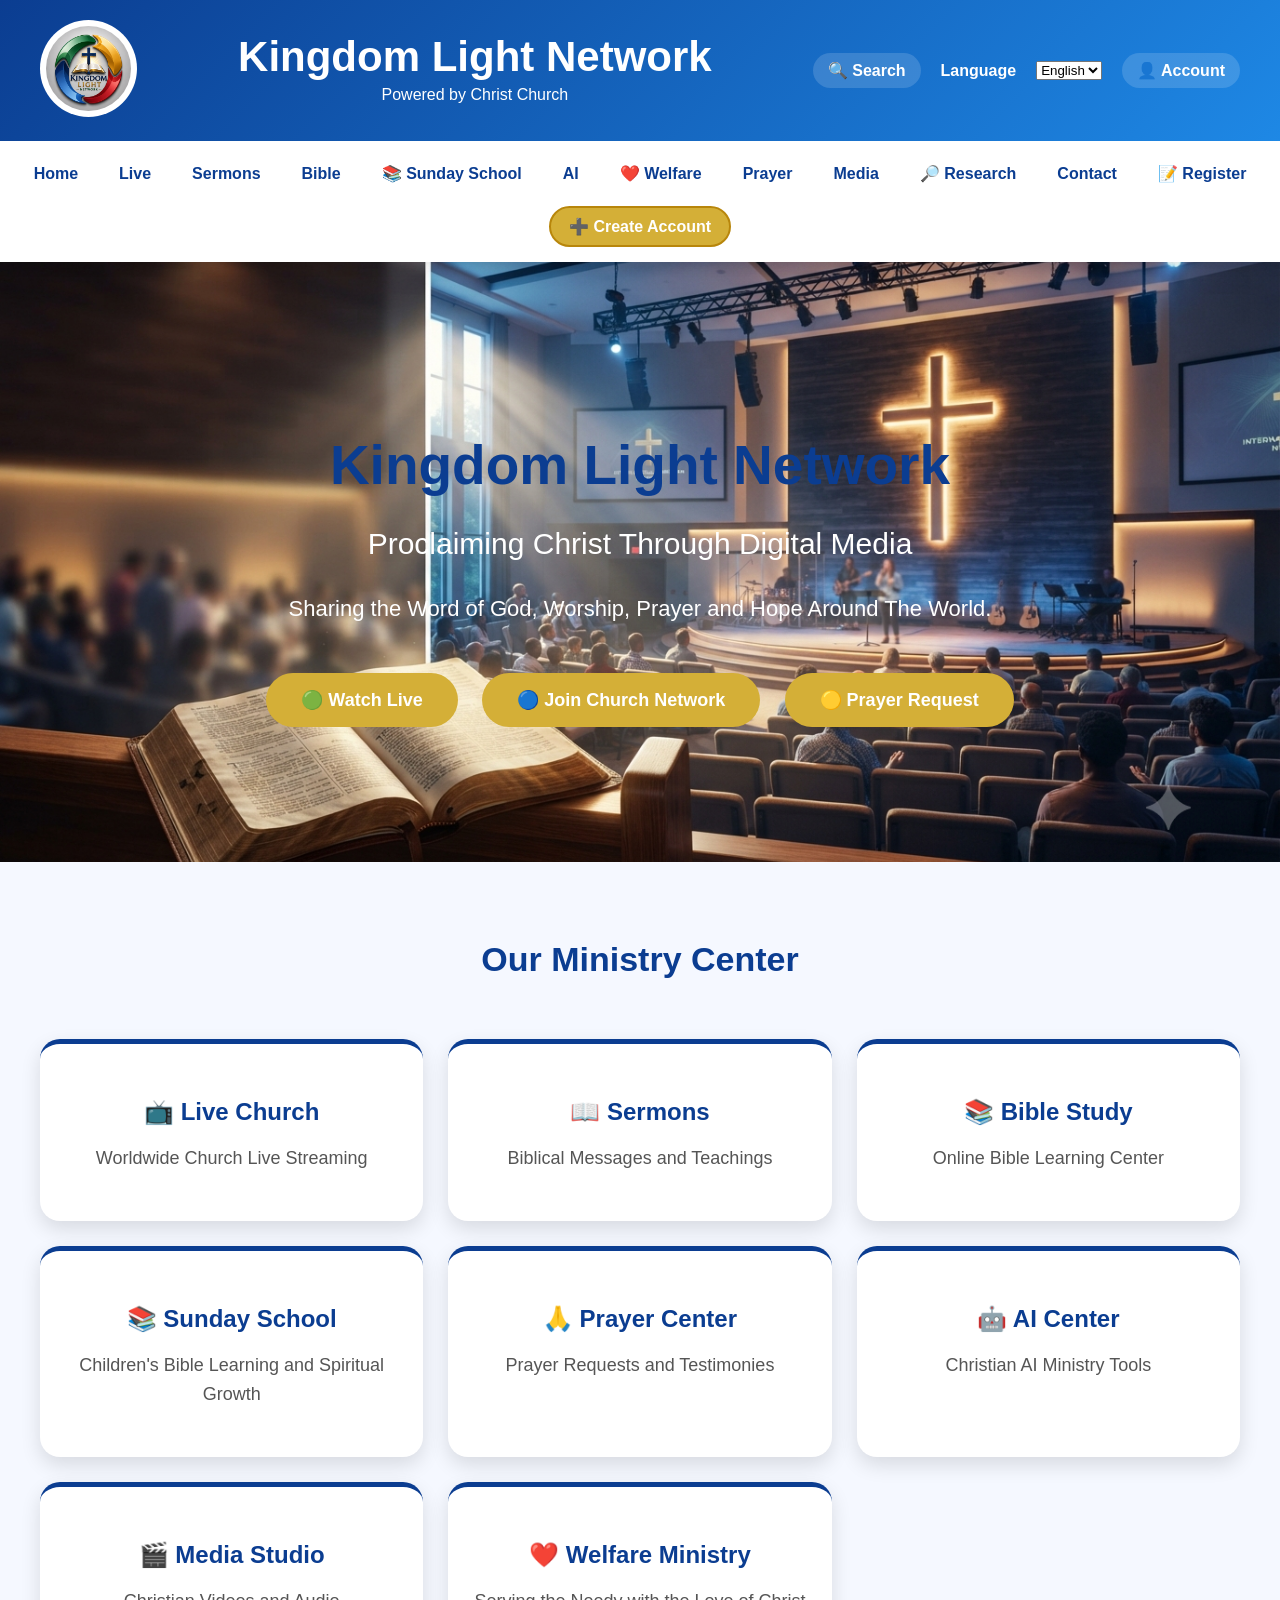
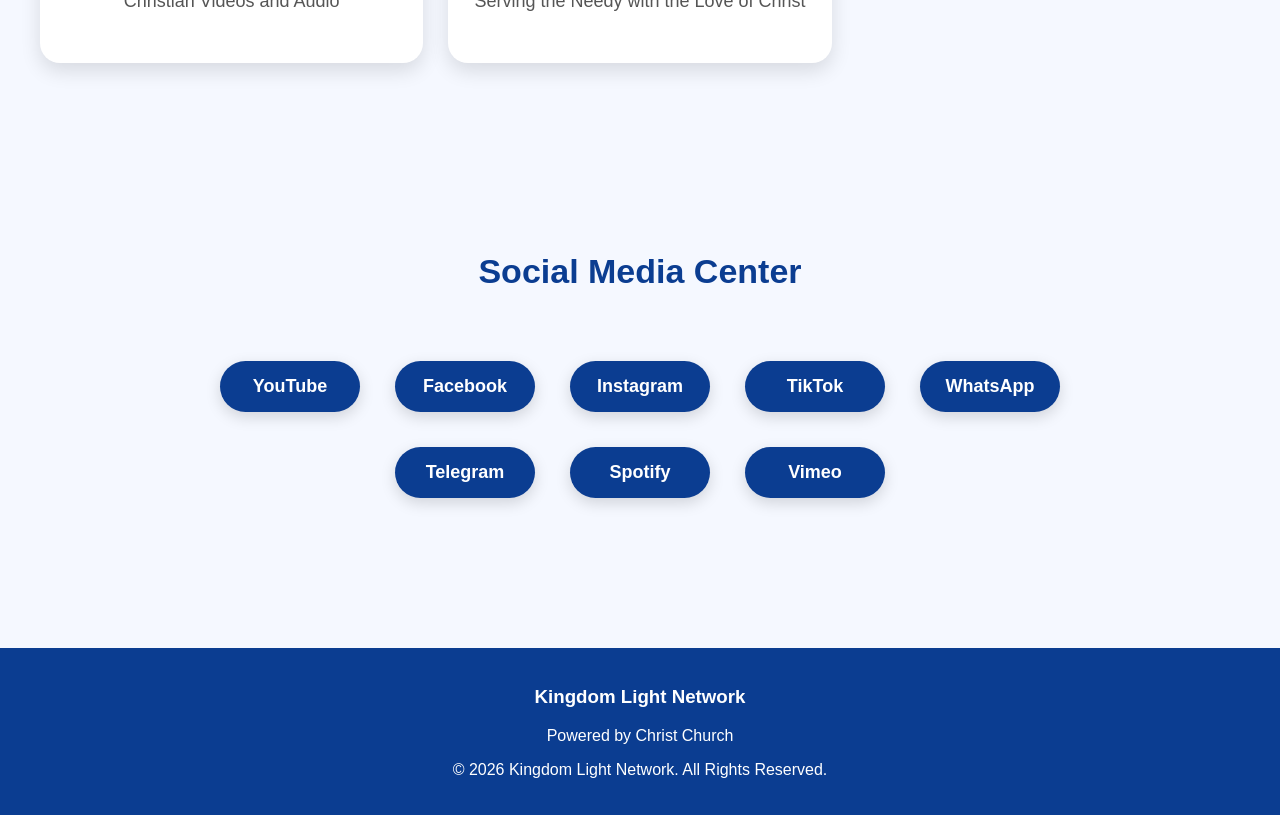
==== index.html @ 8da8538c "Update index.html" ====
<!DOCTYPE html>
<html lang="en">

<head>
    <meta charset="UTF-8">
    <meta name="viewport" content="width=device-width, initial-scale=1.0">

    <title>Kingdom Light Network | Powered by Christ Church</title>

    <link rel="stylesheet" href="style.css">
</head>


<body>

<!-- HEADER START -->

<header>
<div class="logo-area">

    <div class="logo-placeholder">

        <img src="images/paster%201.png" alt="Kingdom Light Network Logo">

    </div>

        <div>
            <h1>
                Kingdom Light Network
            </h1>

            <p>
                Powered by Christ Church
            </p>
        </div>

<div class="header-icons">

    <span>
        🔍 Search
    </span>

    <!-- =================================================
         GLOBAL WEBSITE LANGUAGE
    ================================================= -->

    <label
        for="globalLanguageSelect"
        data-translate="language"
    >
        🌐 Language
    </label>

    <select
        id="globalLanguageSelect"
        class="language-select"
        data-language-select
        aria-label="Website Language"
    >

        <option value="en">
            English
        </option>

        <option value="ur">
            اردو
        </option>

        <option value="pa">
            پنجابی
        </option>

        <option value="ar">
            العربية
        </option>

    </select>

    <span>
        👤 Account
    </span>

</div>
    
</div>

</header>

<!-- HEADER END -->

<button
    class="menu-toggle"
    id="menuToggle"
    type="button"
    aria-label="Open Menu"
    aria-expanded="false"
>
    ☰
</button>

<!-- NAVIGATION START -->
    
<nav>

<a href="index.html">
Home
</a>

<a href="live.html">
Live
</a>

<a href="sermons.html">
Sermons
</a>

<a href="bible.html">
Bible
</a>

 <a href="sundayschool.html">
📚 Sunday School
</a>   

<a href="ai.html">
AI
</a>
<a href="welfare.html">
❤️ Welfare
</a>

<a href="prayer.html">
Prayer
</a>
    
<a href="media.html">
Media
</a>

    <a href="research.html">
    🔎 Research
</a>


<a href="contact.html">
Contact
</a>

   <a href="register.html">
📝 Register
</a> 

  <a href="create-account.html" class="create-nav-button">
    ➕ Create Account
</a>

</nav>

<!-- NAVIGATION END -->


<!-- HERO SECTION START -->


<section class="hero">

<div class="hero-content">

<h2>
Kingdom Light Network
</h2>

<h3>
Proclaiming Christ Through Digital Media
</h3>

<p>
Sharing the Word of God, Worship, Prayer and Hope Around The World.
</p>


<div class="hero-buttons">

<button>
🟢 Watch Live
</button>

<button>
🔵 Join Church Network
</button>

<button>
🟡 Prayer Request
</button>

</div>


</div>

</section>

<!-- HERO SECTION END -->



<!-- SERVICES SECTION START -->


<section class="services">


<h2>
Our Ministry Center
</h2>



<div class="cards">


<div class="card">

<h3>
📺 Live Church
</h3>

<p>
Worldwide Church Live Streaming
</p>

</div>


<div class="card">

<h3>
📖 Sermons
</h3>

<p>
Biblical Messages and Teachings
</p>

</div>



<div class="card">

<h3>
📚 Bible Study
</h3>
    
   
<p>
Online Bible Learning Center
</p>

</div>

<div class="card">

<h3>
📚 Sunday School
</h3>
<p>
Children's Bible Learning and Spiritual Growth
</p>

</div>
<div class="card">

<h3>
🙏 Prayer Center
</h3>

<p>
Prayer Requests and Testimonies
</p>

</div>


<div class="card">


<h3>
🤖 AI Center
</h3>

<p>
Christian AI Ministry Tools
</p>

</div>



<div class="card">

<h3>
🎬 Media Studio
</h3>

<p>
Christian Videos and Audio
</p>

</div>
<div class="card">

<h3>
❤️ Welfare Ministry
</h3>

<p>
Serving the Needy with the Love of Christ
</p>

</div>

</div>


</section>


<!-- SOCIAL MEDIA SECTION -->


<section class="social">


<h2>
Social Media Center
</h2>


<div class="social-buttons">


<button>
YouTube
</button>


<button>
Facebook
</button>


<button>
Instagram
</button>


<button>
TikTok
</button>


<button>
WhatsApp
</button>


<button>
Telegram
</button>


<button>
Spotify
</button>


<button>
Vimeo
</button>


</div>


</section>





<!-- FOOTER -->


<footer>


<h3>
Kingdom Light Network
</h3>


<p>
Powered by Christ Church
</p>


<p>
© 2026 Kingdom Light Network. All Rights Reserved.
</p>


</footer>



<script src="script.js"></script>



    <script src="translations.js"></script>
<script src="language.js"></script>
    
</body>
</html>
---- style.css ----
body {
    margin: 0;
    padding: 0;
    font-family: Arial, sans-serif;
    background: #f5f8ff;
    color: #333;
    text-align: center;
}

/* Header */
header {

   background: linear-gradient(135deg, #0b3d91, #1e88e5);
    color: white;
    padding: 20px 20px;
    position: sticky;
    top: 0;
    z-index: 1000;
}
header h1 {
    font-size: 42px;
    margin: 10px 0;
}

header h3 {
    font-size: 22px;
    font-weight: normal;
}

/* Navigation */
nav {
    background: white;
    padding: 15px 20px;
    box-shadow: 0 4px 12px rgba(0,0,0,0.10);
    position: sticky;
    top: 0;
    z-index: 999;
    display: flex;
    justify-content: center;
    align-items: center;
    gap: 15px;
    flex-wrap: wrap;
}
nav a {
    color: #0b3d91;
    text-decoration: none;
    margin: 0 8px;
    padding: 8px 5px;
    font-weight: bold;
    font-size: 16px;
    transition: 0.3s ease;
    display: inline-block;
    white-space: nowrap;
}

nav a:hover {
    color: #d4af37;
    transform: translateY(-3px);
}

/* CREATE ACCOUNT - NAVIGATION BUTTON */

nav a.create-nav-button {
    background: #d4af37 !important;
    color: #ffffff !important;
    border: 2px solid #b8860b !important;
    border-radius: 25px !important;
    padding: 9px 18px !important;
    font-weight: bold !important;
    display: inline-block !important;
    text-decoration: none !important;
}

nav a.create-nav-button:hover {
    background: #b8860b !important;
    color: #ffffff !important;
}
nav a.active {
    color: #d4af37;
    border-bottom: 3px solid #d4af37;
    padding-bottom: 5px;
}
/* Main Section */
section {
    padding: 50px 20px;
}

section h2 {
    color: #0b3d91;
    font-size: 34px;
}

section p {
    font-size: 20px;
    line-height: 1.6;
}

/* Buttons */
button {
    background: #d4af37;
    color: white;
    border: none;
    padding: 15px 30px;
    margin: 10px;
    border-radius: 30px;
    font-size: 18px;
    cursor: pointer;
}

button:hover {
    opacity: 0.8;
}

/* Footer */
footer {
    background: #0b3d91;
    color: white;
    padding: 20px;
    margin-top: 30px;
}

/* Mobile Design */
@media screen and (max-width: 600px) {

    header h1 {
        font-size: 30px;
    }

    nav a {
        display: block;
        margin: 15px;
    }

    button {
        width: 80%;
    }
}

/* Logo Design */

.logo-placeholder img {
    width: 85px;
    height: 85px;
    object-fit: contain;
    border-radius: 50%;
    background: white;
    padding: 6px;
}
.logo-area {
    display: flex;
    align-items: center;
    justify-content: space-between;
    width: 100%;
    max-width: 1200px;
    margin: 0 auto;
    gap: 20px;
}

.logo-area h1 {
    margin: 0;
}
.header-icons {
    display: flex;
    align-items: center;
    gap: 25px;
    white-space: nowrap;
    font-size: 18px;
    color: white;
}
.header-icons span {
    background: rgba(255,255,255,0.15);
    padding: 8px 15px;
    border-radius: 20px;
    cursor: pointer;
    transition: 0.3s;
}

.header-icons span:hover {
    background: #d4af37;
    color: white;
    transform: translateY(-3px);
    box-shadow: 0 5px 10px rgba(0,0,0,0.2);
}
.logo-area p {
    margin: 5px 0;
}
/* Hero Banner Design */

.hero {

    min-height: 500px;

    background:
  
    url("images/hero.jpg");

    background-size: cover;
    background-position: center;
    display: flex;
    align-items: center;
    justify-content: center;
    color: white;
}

.hero-content {
    max-width: 800px;
    padding: 40px;
}

.hero h2 {
    font-size: 55px;
    margin-bottom: 20px;
}

.hero h3 {
    font-size: 30px;
    font-weight: normal;
}

.hero p {
    font-size: 22px;
    line-height: 1.6;
}


/* Hero Buttons */

.hero-buttons button {
    margin-top: 25px;
    padding: 16px 35px;
}
.hero-buttons button {
    border-radius: 30px;
    border: none;
    font-size: 18px;
    font-weight: bold;
    cursor: pointer;
   transition: all 0.3s ease;
}

.hero-buttons button:hover {
    background: #d4af37;
    color: white;
    transform: translateY(-3px);
    box-shadow: 0 8px 20px rgba(212,175,55,0.5);
    letter-spacing: 1px;
}
.menu-toggle {
    display: none;
    background: #0b3d91;
    color: white;
    border: none;
    font-size: 30px;
    padding: 8px 15px;
    border-radius: 8px;
    cursor: pointer;
}


/* Mobile Menu */
@media screen and (max-width: 600px) {

    .menu-toggle {
        display: block;
        margin: 10px auto;
    }

  nav {
    display: none;
}

nav.show {
    display: block;
}
nav.show {
    box-shadow: 0 4px 12px rgba(0,0,0,0.15);
}

nav.show a {
    background: #f5f8ff;
    border-radius: 8px;
    margin: 8px 15px;
}
    nav a {
        display: block;
        padding: 12px;
    }

}
.header-icons {
    display: flex;
    gap: 20px;
    align-items: center;
    font-size: 16px;
    font-weight: bold;
}

@media screen and (max-width: 600px) {
    .header-icons {
        display: none;
    }
}
@media screen and (max-width: 600px) {

    .logo-area {
        flex-direction: column;
        align-items: center;
        gap: 15px;
    }

    .header-icons {
        display: flex;
        flex-direction: row;
        justify-content: center;
        gap: 8px;
        width: 100%;
    }

    .header-icons span {
        font-size: 13px;
        padding: 6px 10px;
    }

    .logo-placeholder img {
        width: 70px;
        height: 70px;
    }

    header h1 {
        font-size: 26px;
    }

}
/* Ministry Cards Design */

.cards {
    display: grid;
    grid-template-columns: repeat(3, 1fr);
    gap: 25px;
    max-width: 1200px;
    margin: 40px auto;
    padding: 20px;
}

.card {
    background: white;
    padding: 30px 20px;
    border-radius: 20px;
    box-shadow: 0 8px 20px rgba(0,0,0,0.12);
    transition: all 0.3s ease;
    border-top: 5px solid #0b3d91;
}

.card h3 {
    color: #0b3d91;
    font-size: 24px;
    margin-bottom: 15px;
}

.card p {
    color: #555;
    font-size: 18px;
    line-height: 1.6;
}


/* Card Hover Effect */

.card:hover {
    transform: translateY(-10px);
    box-shadow: 0 15px 30px rgba(11,61,145,0.25);
    border-top-color: #d4af37;
}


/* Mobile Cards */

@media screen and (max-width: 900px) {

    .cards {
        grid-template-columns: repeat(2, 1fr);
    }

}


@media screen and (max-width: 600px) {

    .cards {
        grid-template-columns: 1fr;
        padding: 10px;
    }

    .card {
        padding: 25px 15px;
    }

}
/* Social Media Center Design */

.social-buttons {
    display: flex;
    flex-wrap: wrap;
    justify-content: center;
    gap: 15px;
    max-width: 1000px;
    margin: 40px auto;
    padding: 20px;
}

.social-buttons button {
    min-width: 140px;
    padding: 15px 25px;
    border-radius: 30px;
    background: #0b3d91;
    color: white;
    font-size: 18px;
    font-weight: bold;
    border: none;
    cursor: pointer;
    transition: all 0.3s ease;
    box-shadow: 0 5px 15px rgba(0,0,0,0.15);
}


/* Hover Effect */

.social-buttons button:hover {
    background: #d4af37;
    transform: translateY(-5px);
    box-shadow: 0 10px 25px rgba(212,175,55,0.4);
}


/* Mobile Social Buttons */

@media screen and (max-width: 600px) {

    .social-buttons button {
        width: 80%;
        font-size: 16px;
    }

}

/* Sunday School Registration Form */

.services form {
    max-width: 750px;
    width: 95%;
    margin: 30px auto;
    padding: 35px;
    background: white;
    border-radius: 20px;
    box-shadow: 0 6px 20px rgba(0, 0, 0, 0.12);
    box-sizing: border-box;
}

.services form input[type="text"],
.services form input[type="number"],
.services form input[type="tel"],
.services form input[type="email"],
.services form select,
.services form textarea {
    width: 100%;
    padding: 16px 18px;
    margin: 8px 0;
    border: 1px solid #d5d5d5;
    border-radius: 10px;
    font-size: 18px;
    box-sizing: border-box;
}

.services form textarea {
    min-height: 130px;
    resize: vertical;
}

.services form input:focus,
.services form select:focus,
.services form textarea:focus {
    outline: none;
    border-color: #0b3d91;
    box-shadow: 0 0 5px rgba(11, 61, 145, 0.2);
}

.services form label {
    display: block;
    font-size: 17px;
    line-height: 1.6;
    margin-top: 15px;
}

.services form input[type="checkbox"] {
    width: 20px;
    height: 20px;
    margin-right: 8px;
    vertical-align: middle;
}

.services form button {
    display: block;
    width: 90%;
    max-width: 400px;
    margin: 25px auto 5px;
    padding: 16px 25px;
    font-size: 20px;
    border-radius: 30px;
}

/* Final Sunday School Form Size */

.services form {
    max-width: 850px;
    width: 96%;
    padding: 45px;
}

.services form input[type="text"],
.services form input[type="number"],
.services form input[type="tel"],
.services form input[type="email"],
.services form select,
.services form textarea {
    width: 100%;
    min-height: 62px;
    padding: 18px 22px;
    margin: 10px 0;
    font-size: 20px;
    border-radius: 12px;
    box-sizing: border-box;
}

.services form textarea {
    min-height: 170px;
}

.services form label {
    font-size: 19px;
}

.services form input[type="checkbox"] {
    width: 22px;
    height: 22px;
}

.services form button {
    min-height: 60px;
    padding: 16px 30px;
    font-size: 21px;
}

/* ==============================
   CREATE ACCOUNT FORM
   Final Size & Layout
============================== */

.create-account-card {
    max-width: 850px;
    width: 92%;
    margin: 35px auto;
    padding: 35px 40px;
    background: white;
    border-radius: 20px;
    box-shadow: 0 8px 25px rgba(0,0,0,0.12);
    box-sizing: border-box;
}

.create-account-card h2 {
    font-size: 32px;
    font-weight: 800;
    color: #0b3d91;
    margin-bottom: 15px;
}

.create-account-card p {
    font-size: 20px;
    line-height: 1.6;
}

/* Labels */

.create-account-form label {
    display: block;
    width: 100%;
    text-align: left;
    font-size: 19px;
    font-weight: 700;
    color: #0b3d91;
    margin: 18px 0 7px;
}

/* Input Fields */

.create-account-form input[type="text"],
.create-account-form input[type="tel"],
.create-account-form input[type="email"],
.create-account-form input[type="url"],
.create-account-form select,
.create-account-form textarea {

    display: block;
    width: 100%;
    min-height: 62px;

    padding: 16px 20px;
    margin: 0 auto 12px;

    border: 2px solid #b8c4d8;
    border-radius: 12px;

    background: #ffffff;
    color: #333;

    font-family: Arial, sans-serif;
    font-size: 19px;
    font-weight: 600;

    box-sizing: border-box;

    outline: none;
}

/* Textarea */

.create-account-form textarea {
    min-height: 150px;
    resize: vertical;
    line-height: 1.5;
}

/* Focus */

.create-account-form input:focus,
.create-account-form select:focus,
.create-account-form textarea:focus {
    border-color: #0b3d91;
    box-shadow: 0 0 0 3px rgba(11,61,145,0.12);
}

/* Agreement */

.create-account-form .consent-label {
    display: flex;
    align-items: flex-start;
    gap: 10px;

    font-size: 17px;
    font-weight: 600;
    line-height: 1.5;

    color: #333;
    margin-top: 20px;
}

.create-account-form .consent-label input[type="checkbox"] {
    width: 22px;
    height: 22px;
    min-width: 22px;
    margin-top: 3px;
}

/* Create Account Button */

.create-account-form .submit-account-button {
    display: block;

    width: 75%;
    max-width: 420px;

    min-height: 62px;

    margin: 30px auto 10px;

    padding: 15px 25px;

    background: #0b3d91;
    color: white;

    border: none;
    border-radius: 30px;

    font-size: 21px;
    font-weight: 800;

    cursor: pointer;

    transition: all 0.3s ease;
}

.create-account-form .submit-account-button:hover {
    background: #d4af37;
    transform: translateY(-3px);
}

/* Mobile */

@media screen and (max-width: 600px) {

    .create-account-card {
        width: 94%;
        padding: 25px 18px;
        margin: 25px auto;
    }

    .create-account-card h2 {
        font-size: 26px;
    }

    .create-account-card p {
        font-size: 17px;
    }

    .create-account-form label {
        font-size: 17px;
    }

    .create-account-form input[type="text"],
    .create-account-form input[type="tel"],
    .create-account-form input[type="email"],
    .create-account-form input[type="url"],
    .create-account-form select,
    .create-account-form textarea {

        min-height: 58px;
        font-size: 17px;
        padding: 15px 16px;
    }

    .create-account-form .submit-account-button {
        width: 90%;
        font-size: 19px;
    }
}

/* ==============================
   CREATE MY ACCOUNT BUTTON
============================== */

.create-account-button {
    background-color: #d4af37 !important;
    color: #0b3d91 !important;

    font-size: 20px !important;
    font-weight: 900 !important;

    padding: 16px 30px !important;

    border: 2px solid #0b3d91 !important;
    border-radius: 30px !important;

    cursor: pointer !important;

    display: inline-block !important;

    visibility: visible !important;
    opacity: 1 !important;

    text-align: center !important;
    line-height: 1.4 !important;
}

.create-account-button:hover {
    background-color: #0b3d91 !important;
    color: #ffffff !important;
}

/* =====================================================
   BIBLE RESEARCH SELECTOR - PROFESSIONAL DESIGN
===================================================== */

.research-search-box {
    max-width: 900px;
    margin: 30px auto;
    padding: 30px;
    background: #ffffff;
    border-radius: 16px;
    box-shadow: 0 8px 25px rgba(0, 0, 0, 0.08);
}


/* LABELS */

.research-search-box label {
    display: block;
    max-width: 760px;
    margin: 18px auto 8px auto;

    font-size: 16px;
    font-weight: 700;

    color: #333333;
}


/* SELECT BOXES */

.research-search-box select {
    display: block;

    width: 100%;
    max-width: 760px;

    height: 48px;

    margin: 0 auto 18px auto;
    padding: 0 14px;

    border: 1px solid #cccccc;
    border-radius: 8px;

    background: #ffffff;

    font-size: 16px;
    color: #222222;

    cursor: pointer;

    outline: none;

    box-sizing: border-box;
}


/* SELECT HOVER */

.research-search-box select:hover {
    border-color: #777777;
}


/* SELECT FOCUS */

.research-search-box select:focus {
    border-color: #444444;

    box-shadow:
        0 0 0 3px rgba(0, 0, 0, 0.08);
}


/* ACTION BUTTON AREA */

.research-actions {
    display: flex;

    justify-content: center;
    align-items: center;

    flex-wrap: wrap;

    gap: 12px;

    margin-top: 28px;
}


/* ACTION BUTTONS */

.research-actions button {
    min-width: 150px;

    padding: 12px 20px;

    border: none;
    border-radius: 8px;

    font-size: 15px;
    font-weight: 700;

    cursor: pointer;

    transition:
        transform 0.2s ease,
        box-shadow 0.2s ease;
}


/* BUTTON HOVER */

.research-actions button:hover {
    transform: translateY(-2px);

    box-shadow:
        0 5px 12px rgba(0, 0, 0, 0.15);
}


/* REFERENCE RESULT */

#bibleResult {
    max-width: 760px;

    margin: 30px auto 0 auto;

    padding: 20px;

    border-radius: 10px;

    background: #f7f7f7;

    text-align: center;
}


/* =====================================================
   MOBILE
===================================================== */

@media (max-width: 700px) {

    .research-search-box {
        width: calc(100% - 30px);

        margin: 20px auto;

        padding: 20px;
    }


    .research-search-box select {
        width: 100%;

        height: 50px;

        font-size: 16px;
    }


    .research-search-box label {
        font-size: 15px;
    }


    .research-actions {
        flex-direction: column;
    }


    .research-actions button {
        width: 100%;

        max-width: 350px;
    }

}
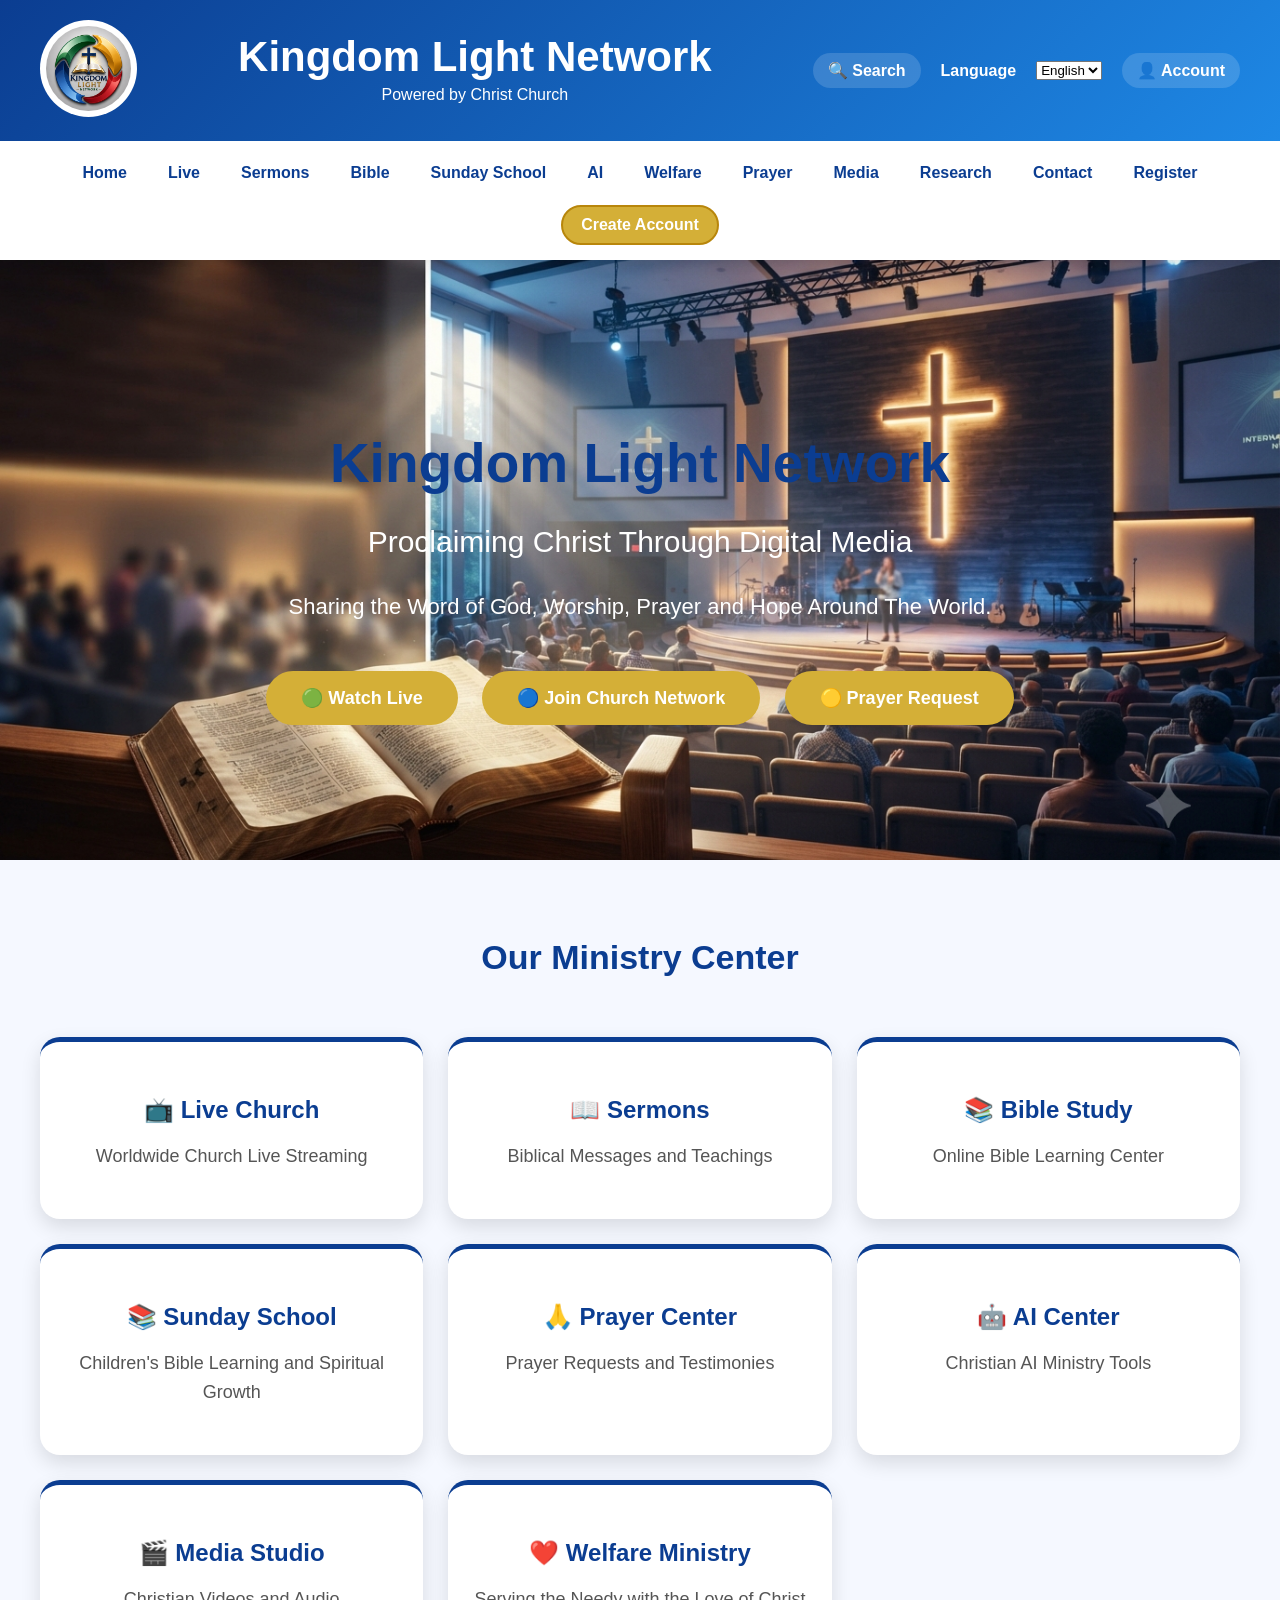
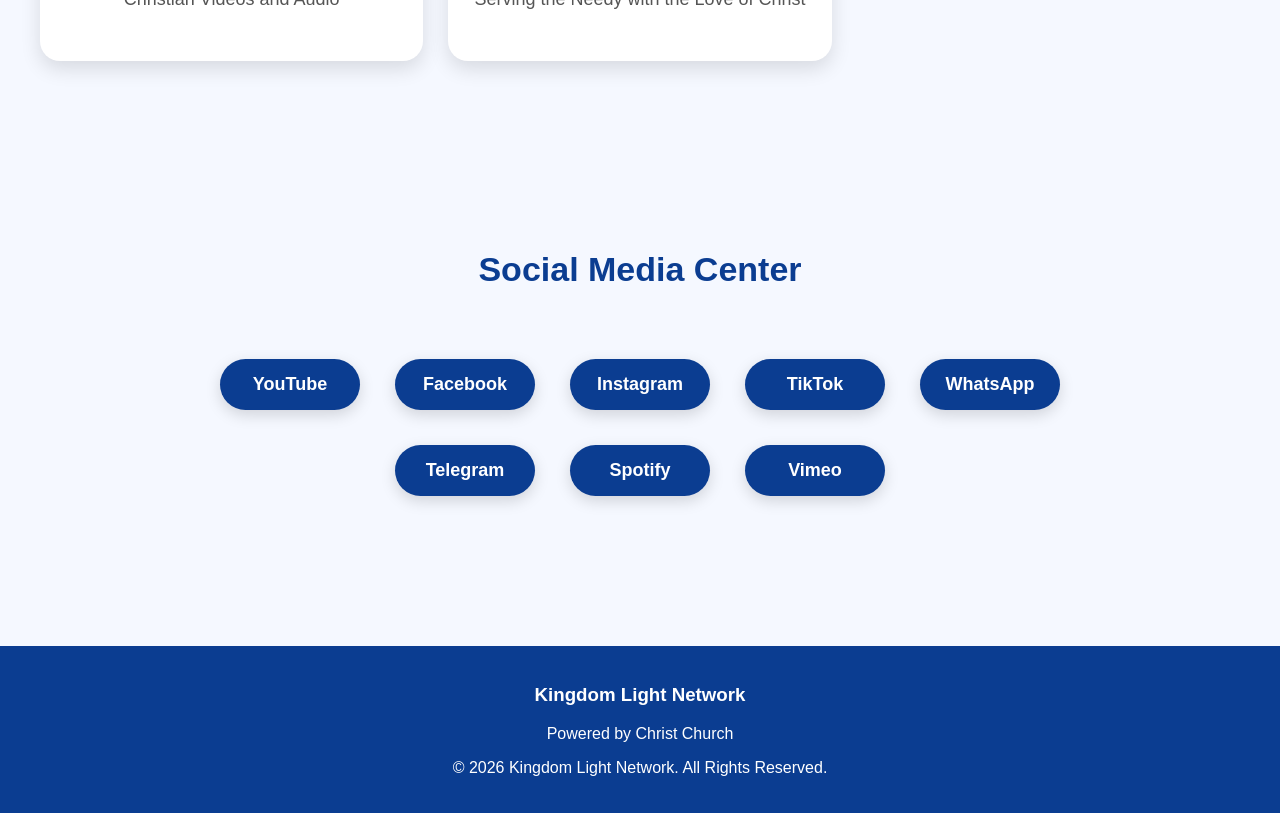
==== commit 5951679b: "Update index.html" ====
--- a/index.html
+++ b/index.html
@@ -3,91 +3,141 @@
 <html lang="en">
 
 <head>
+
     <meta charset="UTF-8">
-    <meta name="viewport" content="width=device-width, initial-scale=1.0">
-
-    <title>Kingdom Light Network | Powered by Christ Church</title>
-
-    <link rel="stylesheet" href="style.css">
+
+    <meta
+        name="viewport"
+        content="width=device-width, initial-scale=1.0"
+    >
+
+    <title>
+        Kingdom Light Network | Powered by Christ Church
+    </title>
+
+    <link
+        rel="stylesheet"
+        href="style.css"
+    >
+
 </head>
 
 
 <body>
 
-<!-- HEADER START -->
+
+<!-- =====================================================
+     HEADER START
+===================================================== -->
 
 <header>
-<div class="logo-area">
-
-    <div class="logo-placeholder">
-
-        <img src="images/paster%201.png" alt="Kingdom Light Network Logo">
-
-    </div>
+
+    <div class="logo-area">
+
+
+        <!-- LOGO -->
+
+        <div class="logo-placeholder">
+
+            <img
+                src="images/paster%201.png"
+                alt="Kingdom Light Network Logo"
+            >
+
+        </div>
+
+
+        <!-- WEBSITE NAME -->
 
         <div>
+
             <h1>
                 Kingdom Light Network
             </h1>
 
-            <p>
+            <p data-translate="poweredBy">
                 Powered by Christ Church
             </p>
-        </div>
-
-<div class="header-icons">
-
-    <span>
-        🔍 Search
-    </span>
-
-    <!-- =================================================
-         GLOBAL WEBSITE LANGUAGE
-    ================================================= -->
-
-    <label
-        for="globalLanguageSelect"
-        data-translate="language"
-    >
-        🌐 Language
-    </label>
-
-    <select
-        id="globalLanguageSelect"
-        class="language-select"
-        data-language-select
-        aria-label="Website Language"
-    >
-
-        <option value="en">
-            English
-        </option>
-
-        <option value="ur">
-            اردو
-        </option>
-
-        <option value="pa">
-            پنجابی
-        </option>
-
-        <option value="ar">
-            العربية
-        </option>
-
-    </select>
-
-    <span>
-        👤 Account
-    </span>
-
-</div>
-    
-</div>
+
+        </div>
+
+
+        <!-- HEADER ICONS -->
+
+        <div class="header-icons">
+
+
+            <!-- SEARCH -->
+
+            <span
+                data-translate="search"
+            >
+                🔍 Search
+            </span>
+
+
+            <!-- GLOBAL LANGUAGE -->
+
+            <label
+                for="globalLanguageSelect"
+                data-translate="language"
+            >
+                🌐 Language
+            </label>
+
+
+            <select
+                id="globalLanguageSelect"
+                class="language-select"
+                data-language-select
+                aria-label="Website Language"
+            >
+
+                <option value="en">
+                    English
+                </option>
+
+                <option value="ur">
+                    اردو
+                </option>
+
+                <option value="pa">
+                    پنجابی
+                </option>
+
+                <option value="ar">
+                    العربية
+                </option>
+
+            </select>
+
+
+            <!-- ACCOUNT -->
+
+            <span
+                data-translate="account"
+            >
+                👤 Account
+            </span>
+
+
+        </div>
+
+
+    </div>
 
 </header>
 
-<!-- HEADER END -->
+
+<!-- =====================================================
+     HEADER END
+===================================================== -->
+
+
+
+<!-- =====================================================
+     MOBILE MENU BUTTON
+===================================================== -->
 
 <button
     class="menu-toggle"
@@ -99,328 +149,521 @@
     ☰
 </button>
 
-<!-- NAVIGATION START -->
-    
+
+
+<!-- =====================================================
+     NAVIGATION START
+===================================================== -->
+
 <nav>
 
-<a href="index.html">
-Home
-</a>
-
-<a href="live.html">
-Live
-</a>
-
-<a href="sermons.html">
-Sermons
-</a>
-
-<a href="bible.html">
-Bible
-</a>
-
- <a href="sundayschool.html">
-📚 Sunday School
-</a>   
-
-<a href="ai.html">
-AI
-</a>
-<a href="welfare.html">
-❤️ Welfare
-</a>
-
-<a href="prayer.html">
-Prayer
-</a>
-    
-<a href="media.html">
-Media
-</a>
-
-    <a href="research.html">
-    🔎 Research
-</a>
-
-
-<a href="contact.html">
-Contact
-</a>
-
-   <a href="register.html">
-📝 Register
-</a> 
-
-  <a href="create-account.html" class="create-nav-button">
-    ➕ Create Account
-</a>
+
+    <a
+        href="index.html"
+        data-translate="home"
+    >
+        Home
+    </a>
+
+
+    <a
+        href="live.html"
+        data-translate="live"
+    >
+        Live
+    </a>
+
+
+    <a
+        href="sermons.html"
+        data-translate="sermons"
+    >
+        Sermons
+    </a>
+
+
+    <a
+        href="bible.html"
+        data-translate="bible"
+    >
+        Bible
+    </a>
+
+
+    <a
+        href="sundayschool.html"
+        data-translate="sundaySchool"
+    >
+        📚 Sunday School
+    </a>
+
+
+    <a
+        href="ai.html"
+        data-translate="ai"
+    >
+        AI
+    </a>
+
+
+    <a
+        href="welfare.html"
+        data-translate="welfare"
+    >
+        ❤️ Welfare
+    </a>
+
+
+    <a
+        href="prayer.html"
+        data-translate="prayer"
+    >
+        Prayer
+    </a>
+
+
+    <a
+        href="media.html"
+        data-translate="media"
+    >
+        Media
+    </a>
+
+
+    <a
+        href="research.html"
+        data-translate="research"
+    >
+        🔎 Research
+    </a>
+
+
+    <a
+        href="contact.html"
+        data-translate="contact"
+    >
+        Contact
+    </a>
+
+
+    <a
+        href="register.html"
+        data-translate="register"
+    >
+        📝 Register
+    </a>
+
+
+    <a
+        href="create-account.html"
+        class="create-nav-button"
+        data-translate="createAccount"
+    >
+        ➕ Create Account
+    </a>
+
 
 </nav>
 
-<!-- NAVIGATION END -->
-
-
-<!-- HERO SECTION START -->
-
+
+<!-- =====================================================
+     NAVIGATION END
+===================================================== -->
+
+
+
+<!-- =====================================================
+     HERO SECTION START
+===================================================== -->
 
 <section class="hero">
 
-<div class="hero-content">
-
-<h2>
-Kingdom Light Network
-</h2>
-
-<h3>
-Proclaiming Christ Through Digital Media
-</h3>
-
-<p>
-Sharing the Word of God, Worship, Prayer and Hope Around The World.
-</p>
-
-
-<div class="hero-buttons">
-
-<button>
-🟢 Watch Live
-</button>
-
-<button>
-🔵 Join Church Network
-</button>
-
-<button>
-🟡 Prayer Request
-</button>
-
-</div>
-
-
-</div>
+
+    <div class="hero-content">
+
+
+        <h2
+            data-translate="kingdomLightNetwork"
+        >
+            Kingdom Light Network
+        </h2>
+
+
+        <h3
+            data-translate="proclaimingChrist"
+        >
+            Proclaiming Christ Through Digital Media
+        </h3>
+
+
+        <p
+            data-translate="sharingWord"
+        >
+            Sharing the Word of God, Worship, Prayer and Hope
+            Around The World.
+        </p>
+
+
+
+        <!-- HERO BUTTONS -->
+
+        <div class="hero-buttons">
+
+
+            <button
+                type="button"
+                data-translate="watchLive"
+            >
+                🟢 Watch Live
+            </button>
+
+
+            <button
+                type="button"
+                data-translate="joinChurchNetwork"
+            >
+                🔵 Join Church Network
+            </button>
+
+
+            <button
+                type="button"
+                data-translate="prayerRequest"
+            >
+                🟡 Prayer Request
+            </button>
+
+
+        </div>
+
+
+    </div>
 
 </section>
 
-<!-- HERO SECTION END -->
-
-
-
-<!-- SERVICES SECTION START -->
-
+
+<!-- =====================================================
+     HERO SECTION END
+===================================================== -->
+
+
+
+<!-- =====================================================
+     SERVICES SECTION START
+===================================================== -->
 
 <section class="services">
 
 
-<h2>
-Our Ministry Center
-</h2>
-
-
-
-<div class="cards">
-
-
-<div class="card">
-
-<h3>
-📺 Live Church
-</h3>
-
-<p>
-Worldwide Church Live Streaming
-</p>
-
-</div>
-
-
-<div class="card">
-
-<h3>
-📖 Sermons
-</h3>
-
-<p>
-Biblical Messages and Teachings
-</p>
-
-</div>
-
-
-
-<div class="card">
-
-<h3>
-📚 Bible Study
-</h3>
-    
-   
-<p>
-Online Bible Learning Center
-</p>
-
-</div>
-
-<div class="card">
-
-<h3>
-📚 Sunday School
-</h3>
-<p>
-Children's Bible Learning and Spiritual Growth
-</p>
-
-</div>
-<div class="card">
-
-<h3>
-🙏 Prayer Center
-</h3>
-
-<p>
-Prayer Requests and Testimonies
-</p>
-
-</div>
-
-
-<div class="card">
-
-
-<h3>
-🤖 AI Center
-</h3>
-
-<p>
-Christian AI Ministry Tools
-</p>
-
-</div>
-
-
-
-<div class="card">
-
-<h3>
-🎬 Media Studio
-</h3>
-
-<p>
-Christian Videos and Audio
-</p>
-
-</div>
-<div class="card">
-
-<h3>
-❤️ Welfare Ministry
-</h3>
-
-<p>
-Serving the Needy with the Love of Christ
-</p>
-
-</div>
-
-</div>
-
+    <h2
+        data-translate="ourMinistryCenter"
+    >
+        Our Ministry Center
+    </h2>
+
+
+
+    <div class="cards">
+
+
+
+        <!-- LIVE CHURCH -->
+
+        <div class="card">
+
+            <h3
+                data-translate="liveChurch"
+            >
+                📺 Live Church
+            </h3>
+
+            <p
+                data-translate="worldwideLiveStreaming"
+            >
+                Worldwide Church Live Streaming
+            </p>
+
+        </div>
+
+
+
+        <!-- SERMONS -->
+
+        <div class="card">
+
+            <h3
+                data-translate="sermonsCard"
+            >
+                📖 Sermons
+            </h3>
+
+            <p
+                data-translate="biblicalMessages"
+            >
+                Biblical Messages and Teachings
+            </p>
+
+        </div>
+
+
+
+        <!-- BIBLE STUDY -->
+
+        <div class="card">
+
+            <h3
+                data-translate="bibleStudy"
+            >
+                📚 Bible Study
+            </h3>
+
+            <p
+                data-translate="onlineBibleLearning"
+            >
+                Online Bible Learning Center
+            </p>
+
+        </div>
+
+
+
+        <!-- SUNDAY SCHOOL -->
+
+        <div class="card">
+
+            <h3
+                data-translate="sundaySchoolCard"
+            >
+                📚 Sunday School
+            </h3>
+
+            <p
+                data-translate="childrenBibleLearning"
+            >
+                Children's Bible Learning and Spiritual Growth
+            </p>
+
+        </div>
+
+
+
+        <!-- PRAYER CENTER -->
+
+        <div class="card">
+
+            <h3
+                data-translate="prayerCenter"
+            >
+                🙏 Prayer Center
+            </h3>
+
+            <p
+                data-translate="prayerRequestsTestimonies"
+            >
+                Prayer Requests and Testimonies
+            </p>
+
+        </div>
+
+
+
+        <!-- AI CENTER -->
+
+        <div class="card">
+
+            <h3
+                data-translate="aiCenter"
+            >
+                🤖 AI Center
+            </h3>
+
+            <p
+                data-translate="christianAiTools"
+            >
+                Christian AI Ministry Tools
+            </p>
+
+        </div>
+
+
+
+        <!-- MEDIA STUDIO -->
+
+        <div class="card">
+
+            <h3
+                data-translate="mediaStudio"
+            >
+                🎬 Media Studio
+            </h3>
+
+            <p
+                data-translate="christianVideosAudio"
+            >
+                Christian Videos and Audio
+            </p>
+
+        </div>
+
+
+
+        <!-- WELFARE -->
+
+        <div class="card">
+
+            <h3
+                data-translate="welfareMinistry"
+            >
+                ❤️ Welfare Ministry
+            </h3>
+
+            <p
+                data-translate="servingNeedy"
+            >
+                Serving the Needy with the Love of Christ
+            </p>
+
+        </div>
+
+
+    </div>
 
 </section>
 
 
-<!-- SOCIAL MEDIA SECTION -->
-
+<!-- =====================================================
+     SOCIAL MEDIA SECTION
+===================================================== -->
 
 <section class="social">
 
 
-<h2>
-Social Media Center
-</h2>
-
-
-<div class="social-buttons">
-
-
-<button>
-YouTube
-</button>
-
-
-<button>
-Facebook
-</button>
-
-
-<button>
-Instagram
-</button>
-
-
-<button>
-TikTok
-</button>
-
-
-<button>
-WhatsApp
-</button>
-
-
-<button>
-Telegram
-</button>
-
-
-<button>
-Spotify
-</button>
-
-
-<button>
-Vimeo
-</button>
-
-
-</div>
-
+    <h2
+        data-translate="socialMediaCenter"
+    >
+        Social Media Center
+    </h2>
+
+
+    <div class="social-buttons">
+
+
+        <button
+            type="button"
+            data-translate="youtube"
+        >
+            YouTube
+        </button>
+
+
+        <button
+            type="button"
+            data-translate="facebook"
+        >
+            Facebook
+        </button>
+
+
+        <button
+            type="button"
+            data-translate="instagram"
+        >
+            Instagram
+        </button>
+
+
+        <button
+            type="button"
+            data-translate="tiktok"
+        >
+            TikTok
+        </button>
+
+
+        <button
+            type="button"
+            data-translate="whatsapp"
+        >
+            WhatsApp
+        </button>
+
+
+        <button
+            type="button"
+            data-translate="telegram"
+        >
+            Telegram
+        </button>
+
+
+        <button
+            type="button"
+            data-translate="spotify"
+        >
+            Spotify
+        </button>
+
+
+        <button
+            type="button"
+            data-translate="vimeo"
+        >
+            Vimeo
+        </button>
+
+
+    </div>
 
 </section>
 
 
 
-
-
-<!-- FOOTER -->
-
+<!-- =====================================================
+     FOOTER START
+===================================================== -->
 
 <footer>
 
 
-<h3>
-Kingdom Light Network
-</h3>
-
-
-<p>
-Powered by Christ Church
-</p>
-
-
-<p>
-© 2026 Kingdom Light Network. All Rights Reserved.
-</p>
+    <h3>
+        Kingdom Light Network
+    </h3>
+
+
+    <p
+        data-translate="poweredBy"
+    >
+        Powered by Christ Church
+    </p>
+
+
+    <p>
+
+        © 2026 Kingdom Light Network.
+
+        <span
+            data-translate="allRightsReserved"
+        >
+            All Rights Reserved.
+        </span>
+
+    </p>
 
 
 </footer>
 
 
+<!-- =====================================================
+     JAVASCRIPT
+===================================================== -->
 
 <script src="script.js"></script>
 
-
-
-    <script src="translations.js"></script>
+<script src="translations.js"></script>
+
 <script src="language.js"></script>
-    
+
+
 </body>
+
 </html>
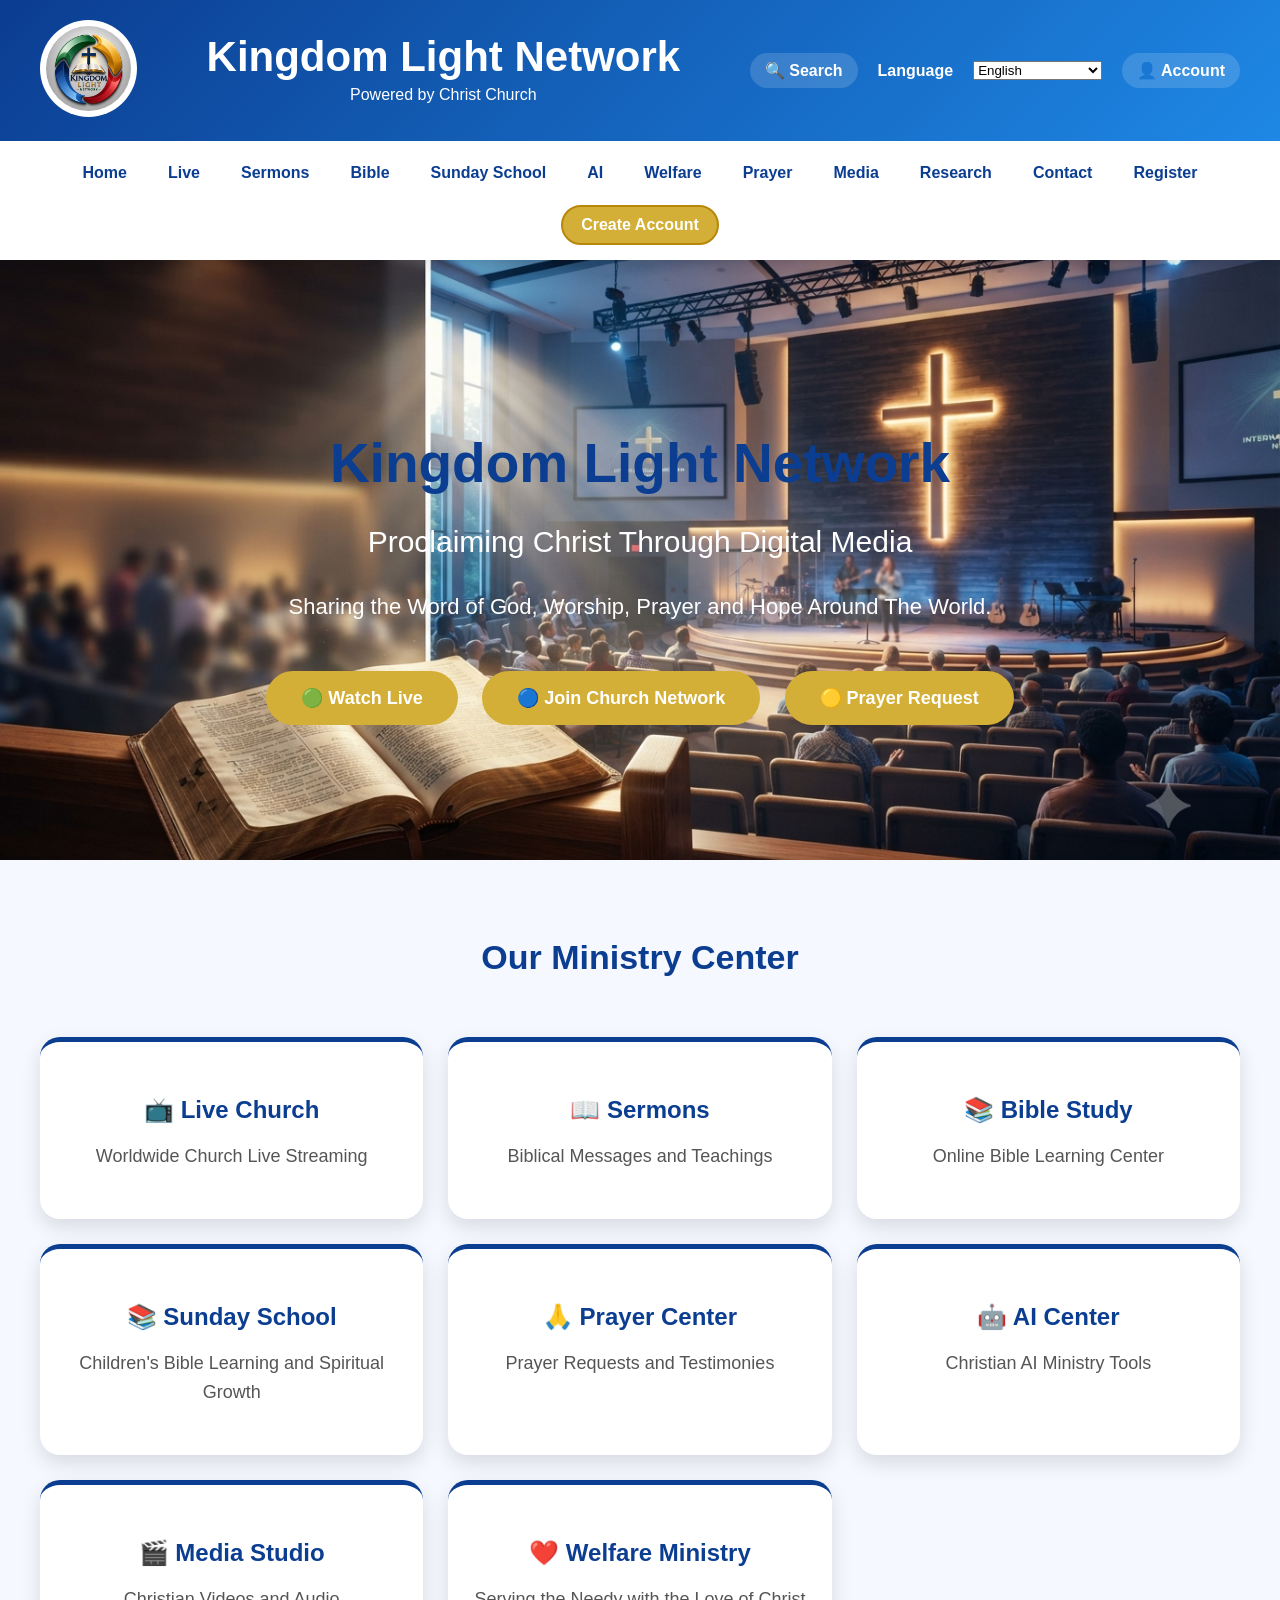
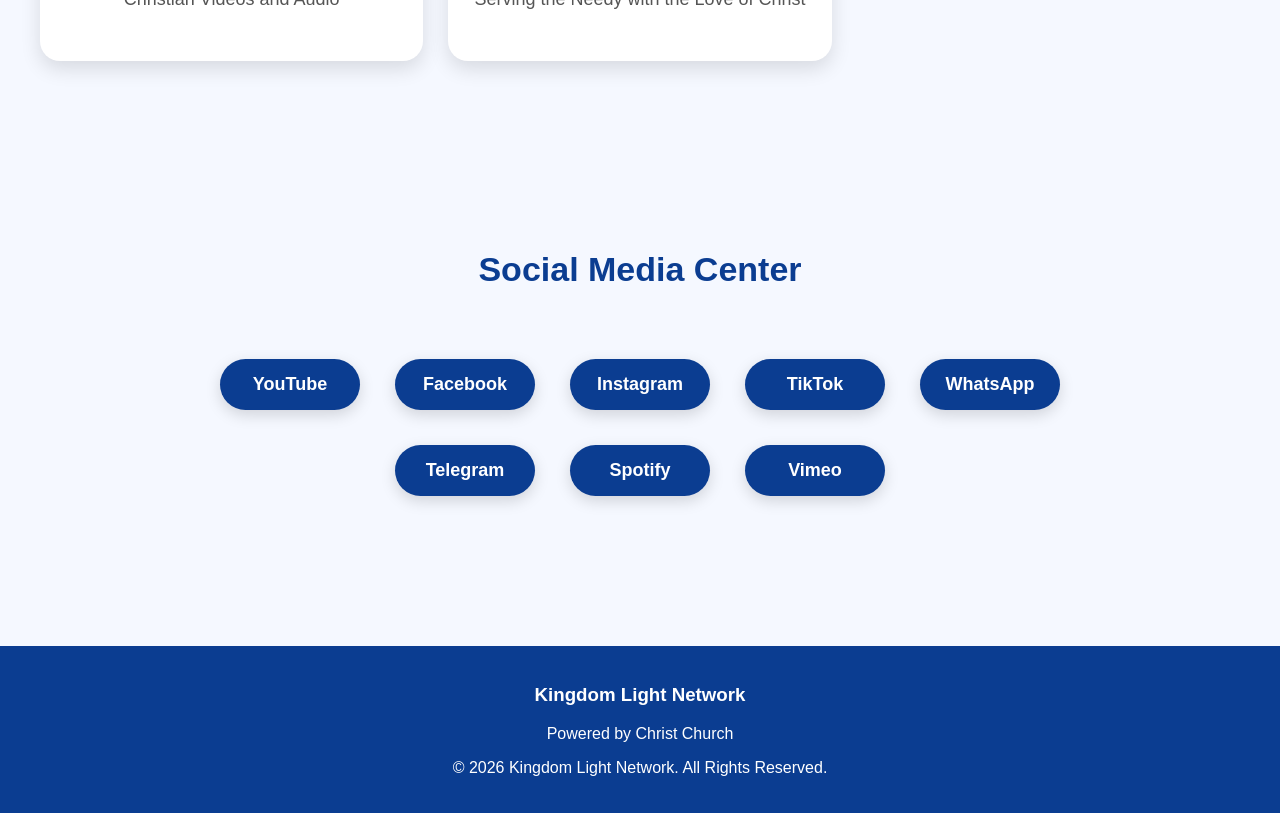
==== commit 694a9322: "Update index.html" ====
--- a/index.html
+++ b/index.html
@@ -1,31 +1,18 @@
-
 <!DOCTYPE html>
-<html lang="en">
+<html lang="en" dir="ltr">
 
 <head>
-
     <meta charset="UTF-8">
-
-    <meta
-        name="viewport"
-        content="width=device-width, initial-scale=1.0"
-    >
-
-    <title>
-        Kingdom Light Network | Powered by Christ Church
-    </title>
-
-    <link
-        rel="stylesheet"
-        href="style.css"
-    >
-
+    <meta name="viewport" content="width=device-width, initial-scale=1.0">
+
+    <title>Kingdom Light Network | Powered by Christ Church</title>
+
+    <link rel="stylesheet" href="style.css">
 </head>
 
 
 <body>
 
-
 <!-- =====================================================
      HEADER START
 ===================================================== -->
@@ -33,9 +20,6 @@
 <header>
 
     <div class="logo-area">
-
-
-        <!-- LOGO -->
 
         <div class="logo-placeholder">
 
@@ -47,8 +31,6 @@
         </div>
 
 
-        <!-- WEBSITE NAME -->
-
         <div>
 
             <h1>
@@ -62,21 +44,20 @@
         </div>
 
 
-        <!-- HEADER ICONS -->
+        <!-- =================================================
+             HEADER ICONS
+        ================================================= -->
 
         <div class="header-icons">
 
-
-            <!-- SEARCH -->
-
-            <span
-                data-translate="search"
-            >
+            <span>
                 🔍 Search
             </span>
 
 
-            <!-- GLOBAL LANGUAGE -->
+            <!-- =================================================
+                 GLOBAL WEBSITE LANGUAGE
+            ================================================= -->
 
             <label
                 for="globalLanguageSelect"
@@ -109,25 +90,78 @@
                     العربية
                 </option>
 
+                <option value="es">
+                    Español
+                </option>
+
+                <option value="fr">
+                    Français
+                </option>
+
+                <option value="de">
+                    Deutsch
+                </option>
+
+                <option value="pt">
+                    Português
+                </option>
+
+                <option value="it">
+                    Italiano
+                </option>
+
+                <option value="ru">
+                    Русский
+                </option>
+
+                <option value="zh">
+                    中文
+                </option>
+
+                <option value="ja">
+                    日本語
+                </option>
+
+                <option value="ko">
+                    한국어
+                </option>
+
+                <option value="tr">
+                    Türkçe
+                </option>
+
+                <option value="id">
+                    Bahasa Indonesia
+                </option>
+
+                <option value="bn">
+                    বাংলা
+                </option>
+
+                <option value="fa">
+                    فارسی
+                </option>
+
+                <option value="nl">
+                    Nederlands
+                </option>
+
+                <option value="pl">
+                    Polski
+                </option>
+
             </select>
 
 
-            <!-- ACCOUNT -->
-
-            <span
-                data-translate="account"
-            >
+            <span>
                 👤 Account
             </span>
 
-
-        </div>
-
+        </div>
 
     </div>
 
 </header>
-
 
 <!-- =====================================================
      HEADER END
@@ -157,7 +191,6 @@
 
 <nav>
 
-
     <a
         href="index.html"
         data-translate="home"
@@ -262,10 +295,8 @@
         ➕ Create Account
     </a>
 
-
 </nav>
 
-
 <!-- =====================================================
      NAVIGATION END
 ===================================================== -->
@@ -278,70 +309,45 @@
 
 <section class="hero">
 
-
     <div class="hero-content">
 
-
-        <h2
-            data-translate="kingdomLightNetwork"
-        >
+        <h2>
             Kingdom Light Network
         </h2>
 
 
-        <h3
-            data-translate="proclaimingChrist"
-        >
+        <h3>
             Proclaiming Christ Through Digital Media
         </h3>
 
 
-        <p
-            data-translate="sharingWord"
-        >
-            Sharing the Word of God, Worship, Prayer and Hope
-            Around The World.
+        <p>
+            Sharing the Word of God, Worship, Prayer and Hope Around The World.
         </p>
 
 
-
-        <!-- HERO BUTTONS -->
-
         <div class="hero-buttons">
 
-
-            <button
-                type="button"
-                data-translate="watchLive"
-            >
+            <button>
                 🟢 Watch Live
             </button>
 
 
-            <button
-                type="button"
-                data-translate="joinChurchNetwork"
-            >
+            <button>
                 🔵 Join Church Network
             </button>
 
 
-            <button
-                type="button"
-                data-translate="prayerRequest"
-            >
+            <button>
                 🟡 Prayer Request
             </button>
 
-
-        </div>
-
+        </div>
 
     </div>
 
 </section>
 
-
 <!-- =====================================================
      HERO SECTION END
 ===================================================== -->
@@ -354,32 +360,23 @@
 
 <section class="services">
 
-
-    <h2
-        data-translate="ourMinistryCenter"
-    >
+    <h2>
         Our Ministry Center
     </h2>
 
 
-
     <div class="cards">
 
 
-
-        <!-- LIVE CHURCH -->
-
-        <div class="card">
-
-            <h3
-                data-translate="liveChurch"
-            >
+        <!-- LIVE -->
+
+        <div class="card">
+
+            <h3>
                 📺 Live Church
             </h3>
 
-            <p
-                data-translate="worldwideLiveStreaming"
-            >
+            <p>
                 Worldwide Church Live Streaming
             </p>
 
@@ -391,15 +388,11 @@
 
         <div class="card">
 
-            <h3
-                data-translate="sermonsCard"
-            >
+            <h3>
                 📖 Sermons
             </h3>
 
-            <p
-                data-translate="biblicalMessages"
-            >
+            <p>
                 Biblical Messages and Teachings
             </p>
 
@@ -407,19 +400,15 @@
 
 
 
-        <!-- BIBLE STUDY -->
-
-        <div class="card">
-
-            <h3
-                data-translate="bibleStudy"
-            >
+        <!-- BIBLE -->
+
+        <div class="card">
+
+            <h3>
                 📚 Bible Study
             </h3>
 
-            <p
-                data-translate="onlineBibleLearning"
-            >
+            <p>
                 Online Bible Learning Center
             </p>
 
@@ -431,15 +420,11 @@
 
         <div class="card">
 
-            <h3
-                data-translate="sundaySchoolCard"
-            >
+            <h3>
                 📚 Sunday School
             </h3>
 
-            <p
-                data-translate="childrenBibleLearning"
-            >
+            <p>
                 Children's Bible Learning and Spiritual Growth
             </p>
 
@@ -447,19 +432,15 @@
 
 
 
-        <!-- PRAYER CENTER -->
-
-        <div class="card">
-
-            <h3
-                data-translate="prayerCenter"
-            >
+        <!-- PRAYER -->
+
+        <div class="card">
+
+            <h3>
                 🙏 Prayer Center
             </h3>
 
-            <p
-                data-translate="prayerRequestsTestimonies"
-            >
+            <p>
                 Prayer Requests and Testimonies
             </p>
 
@@ -467,19 +448,15 @@
 
 
 
-        <!-- AI CENTER -->
-
-        <div class="card">
-
-            <h3
-                data-translate="aiCenter"
-            >
+        <!-- AI -->
+
+        <div class="card">
+
+            <h3>
                 🤖 AI Center
             </h3>
 
-            <p
-                data-translate="christianAiTools"
-            >
+            <p>
                 Christian AI Ministry Tools
             </p>
 
@@ -487,19 +464,15 @@
 
 
 
-        <!-- MEDIA STUDIO -->
-
-        <div class="card">
-
-            <h3
-                data-translate="mediaStudio"
-            >
+        <!-- MEDIA -->
+
+        <div class="card">
+
+            <h3>
                 🎬 Media Studio
             </h3>
 
-            <p
-                data-translate="christianVideosAudio"
-            >
+            <p>
                 Christian Videos and Audio
             </p>
 
@@ -511,15 +484,11 @@
 
         <div class="card">
 
-            <h3
-                data-translate="welfareMinistry"
-            >
+            <h3>
                 ❤️ Welfare Ministry
             </h3>
 
-            <p
-                data-translate="servingNeedy"
-            >
+            <p>
                 Serving the Needy with the Love of Christ
             </p>
 
@@ -530,17 +499,19 @@
 
 </section>
 
-
-<!-- =====================================================
-     SOCIAL MEDIA SECTION
+<!-- =====================================================
+     SERVICES SECTION END
+===================================================== -->
+
+
+
+<!-- =====================================================
+     SOCIAL MEDIA SECTION START
 ===================================================== -->
 
 <section class="social">
 
-
-    <h2
-        data-translate="socialMediaCenter"
-    >
+    <h2>
         Social Media Center
     </h2>
 
@@ -548,66 +519,42 @@
     <div class="social-buttons">
 
 
-        <button
-            type="button"
-            data-translate="youtube"
-        >
+        <button>
             YouTube
         </button>
 
 
-        <button
-            type="button"
-            data-translate="facebook"
-        >
+        <button>
             Facebook
         </button>
 
 
-        <button
-            type="button"
-            data-translate="instagram"
-        >
+        <button>
             Instagram
         </button>
 
 
-        <button
-            type="button"
-            data-translate="tiktok"
-        >
+        <button>
             TikTok
         </button>
 
 
-        <button
-            type="button"
-            data-translate="whatsapp"
-        >
+        <button>
             WhatsApp
         </button>
 
 
-        <button
-            type="button"
-            data-translate="telegram"
-        >
+        <button>
             Telegram
         </button>
 
 
-        <button
-            type="button"
-            data-translate="spotify"
-        >
+        <button>
             Spotify
         </button>
 
 
-        <button
-            type="button"
-            data-translate="vimeo"
-        >
+        <button>
             Vimeo
         </button>
 
@@ -616,6 +563,10 @@
 
 </section>
 
+<!-- =====================================================
+     SOCIAL MEDIA SECTION END
+===================================================== -->
+
 
 
 <!-- =====================================================
@@ -623,38 +574,34 @@
 ===================================================== -->
 
 <footer>
-
 
     <h3>
         Kingdom Light Network
     </h3>
 
 
-    <p
-        data-translate="poweredBy"
-    >
+    <p data-translate="poweredBy">
         Powered by Christ Church
     </p>
 
 
     <p>
-
         © 2026 Kingdom Light Network.
-
-        <span
-            data-translate="allRightsReserved"
-        >
+        <span data-translate="allRightsReserved">
             All Rights Reserved.
         </span>
-
     </p>
 
-
 </footer>
 
-
-<!-- =====================================================
-     JAVASCRIPT
+<!-- =====================================================
+     FOOTER END
+===================================================== -->
+
+
+
+<!-- =====================================================
+     JAVASCRIPT FILES
 ===================================================== -->
 
 <script src="script.js"></script>
@@ -667,3 +614,5 @@
 </body>
 
 </html>
+
+
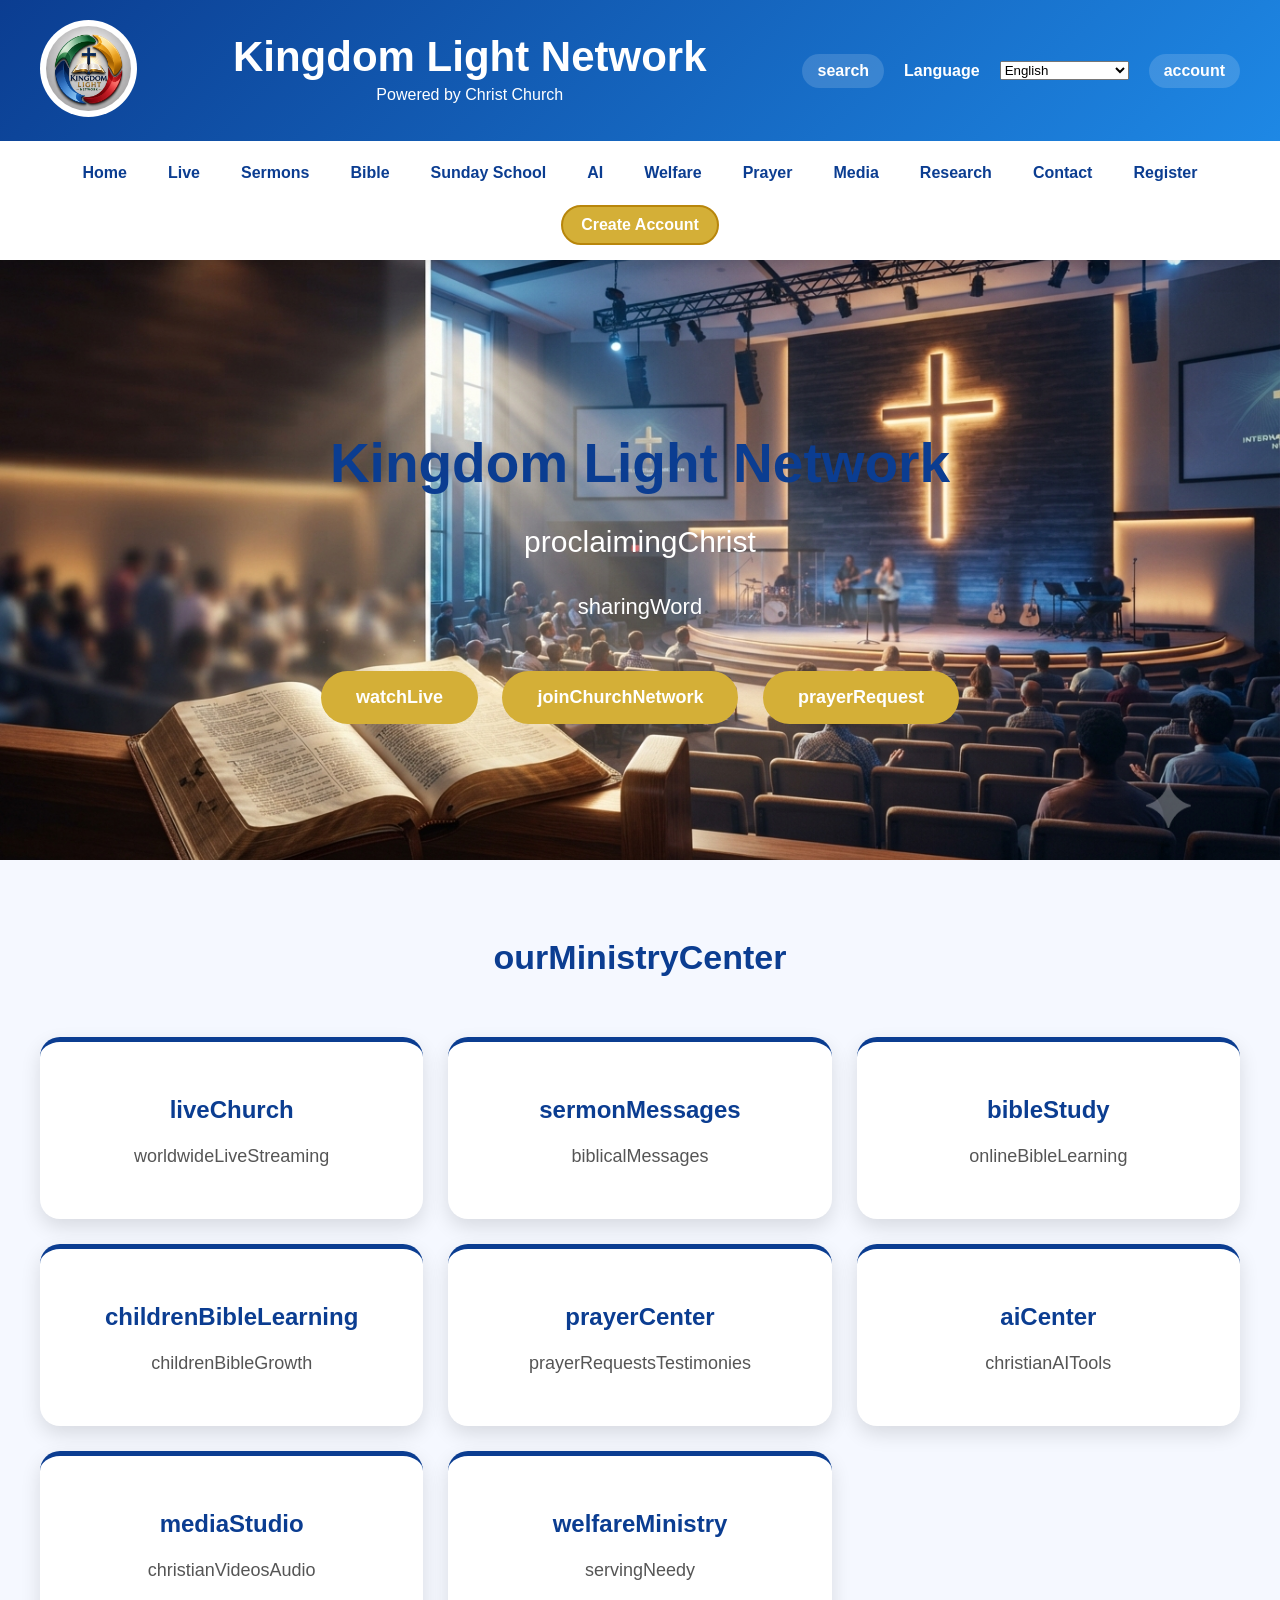
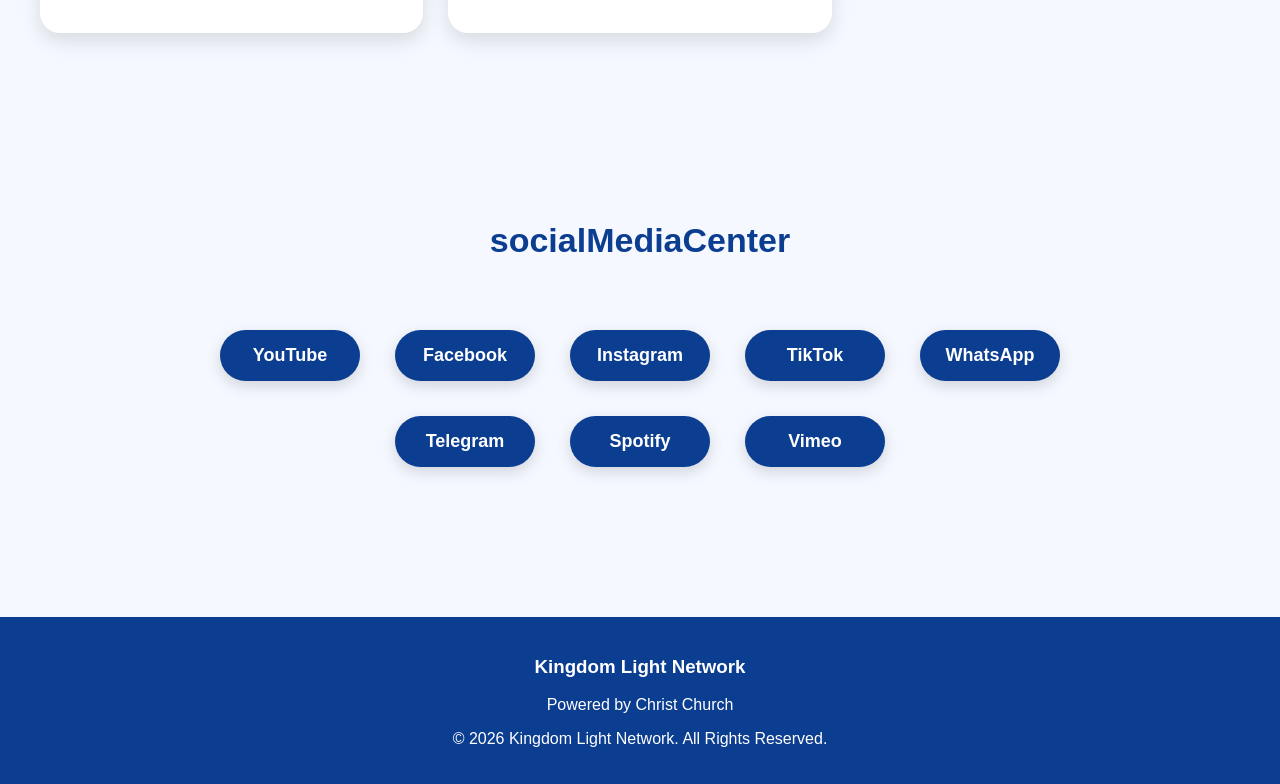
==== commit 2bd56fd4: "Update index.html" ====
--- a/index.html
+++ b/index.html
@@ -2,17 +2,29 @@
 <html lang="en" dir="ltr">
 
 <head>
+
     <meta charset="UTF-8">
-    <meta name="viewport" content="width=device-width, initial-scale=1.0">
-
-    <title>Kingdom Light Network | Powered by Christ Church</title>
-
-    <link rel="stylesheet" href="style.css">
+
+    <meta
+        name="viewport"
+        content="width=device-width, initial-scale=1.0"
+    >
+
+    <title>
+        Kingdom Light Network | Powered by Christ Church
+    </title>
+
+    <link
+        rel="stylesheet"
+        href="style.css"
+    >
+
 </head>
 
 
 <body>
 
+
 <!-- =====================================================
      HEADER START
 ===================================================== -->
@@ -20,6 +32,7 @@
 <header>
 
     <div class="logo-area">
+
 
         <div class="logo-placeholder">
 
@@ -37,6 +50,7 @@
                 Kingdom Light Network
             </h1>
 
+
             <p data-translate="poweredBy">
                 Powered by Christ Church
             </p>
@@ -50,7 +64,8 @@
 
         <div class="header-icons">
 
-            <span>
+
+            <span data-translate="search">
                 🔍 Search
             </span>
 
@@ -153,9 +168,10 @@
             </select>
 
 
-            <span>
+            <span data-translate="account">
                 👤 Account
             </span>
+
 
         </div>
 
@@ -191,6 +207,7 @@
 
 <nav>
 
+
     <a
         href="index.html"
         data-translate="home"
@@ -295,6 +312,7 @@
         ➕ Create Account
     </a>
 
+
 </nav>
 
 <!-- =====================================================
@@ -309,39 +327,43 @@
 
 <section class="hero">
 
+
     <div class="hero-content">
+
 
         <h2>
             Kingdom Light Network
         </h2>
 
 
-        <h3>
+        <h3 data-translate="proclaimingChrist">
             Proclaiming Christ Through Digital Media
         </h3>
 
 
-        <p>
+        <p data-translate="sharingWord">
             Sharing the Word of God, Worship, Prayer and Hope Around The World.
         </p>
 
 
         <div class="hero-buttons">
 
-            <button>
+
+            <button data-translate="watchLive">
                 🟢 Watch Live
             </button>
 
 
-            <button>
+            <button data-translate="joinChurchNetwork">
                 🔵 Join Church Network
             </button>
 
 
-            <button>
+            <button data-translate="prayerRequest">
                 🟡 Prayer Request
             </button>
 
+
         </div>
 
     </div>
@@ -360,7 +382,8 @@
 
 <section class="services">
 
-    <h2>
+
+    <h2 data-translate="ourMinistryCenter">
         Our Ministry Center
     </h2>
 
@@ -368,130 +391,170 @@
     <div class="cards">
 
 
-        <!-- LIVE -->
-
-        <div class="card">
-
-            <h3>
+        <!-- =================================================
+             LIVE CHURCH
+        ================================================= -->
+
+        <div class="card">
+
+
+            <h3 data-translate="liveChurch">
                 📺 Live Church
             </h3>
 
-            <p>
+
+            <p data-translate="worldwideLiveStreaming">
                 Worldwide Church Live Streaming
             </p>
 
-        </div>
-
-
-
-        <!-- SERMONS -->
-
-        <div class="card">
-
-            <h3>
+
+        </div>
+
+
+
+        <!-- =================================================
+             SERMONS
+        ================================================= -->
+
+        <div class="card">
+
+
+            <h3 data-translate="sermonMessages">
                 📖 Sermons
             </h3>
 
-            <p>
+
+            <p data-translate="biblicalMessages">
                 Biblical Messages and Teachings
             </p>
 
-        </div>
-
-
-
-        <!-- BIBLE -->
-
-        <div class="card">
-
-            <h3>
+
+        </div>
+
+
+
+        <!-- =================================================
+             BIBLE STUDY
+        ================================================= -->
+
+        <div class="card">
+
+
+            <h3 data-translate="bibleStudy">
                 📚 Bible Study
             </h3>
 
-            <p>
+
+            <p data-translate="onlineBibleLearning">
                 Online Bible Learning Center
             </p>
 
-        </div>
-
-
-
-        <!-- SUNDAY SCHOOL -->
-
-        <div class="card">
-
-            <h3>
+
+        </div>
+
+
+
+        <!-- =================================================
+             SUNDAY SCHOOL
+        ================================================= -->
+
+        <div class="card">
+
+
+            <h3 data-translate="childrenBibleLearning">
                 📚 Sunday School
             </h3>
 
-            <p>
+
+            <p data-translate="childrenBibleGrowth">
                 Children's Bible Learning and Spiritual Growth
             </p>
 
-        </div>
-
-
-
-        <!-- PRAYER -->
-
-        <div class="card">
-
-            <h3>
+
+        </div>
+
+
+
+        <!-- =================================================
+             PRAYER
+        ================================================= -->
+
+        <div class="card">
+
+
+            <h3 data-translate="prayerCenter">
                 🙏 Prayer Center
             </h3>
 
-            <p>
+
+            <p data-translate="prayerRequestsTestimonies">
                 Prayer Requests and Testimonies
             </p>
 
-        </div>
-
-
-
-        <!-- AI -->
-
-        <div class="card">
-
-            <h3>
+
+        </div>
+
+
+
+        <!-- =================================================
+             AI
+        ================================================= -->
+
+        <div class="card">
+
+
+            <h3 data-translate="aiCenter">
                 🤖 AI Center
             </h3>
 
-            <p>
+
+            <p data-translate="christianAITools">
                 Christian AI Ministry Tools
             </p>
 
-        </div>
-
-
-
-        <!-- MEDIA -->
-
-        <div class="card">
-
-            <h3>
+
+        </div>
+
+
+
+        <!-- =================================================
+             MEDIA
+        ================================================= -->
+
+        <div class="card">
+
+
+            <h3 data-translate="mediaStudio">
                 🎬 Media Studio
             </h3>
 
-            <p>
+
+            <p data-translate="christianVideosAudio">
                 Christian Videos and Audio
             </p>
 
-        </div>
-
-
-
-        <!-- WELFARE -->
-
-        <div class="card">
-
-            <h3>
+
+        </div>
+
+
+
+        <!-- =================================================
+             WELFARE
+        ================================================= -->
+
+        <div class="card">
+
+
+            <h3 data-translate="welfareMinistry">
                 ❤️ Welfare Ministry
             </h3>
 
-            <p>
+
+            <p data-translate="servingNeedy">
                 Serving the Needy with the Love of Christ
             </p>
 
+
         </div>
 
 
@@ -511,7 +574,8 @@
 
 <section class="social">
 
-    <h2>
+
+    <h2 data-translate="socialMediaCenter">
         Social Media Center
     </h2>
 
@@ -574,6 +638,7 @@
 ===================================================== -->
 
 <footer>
+
 
     <h3>
         Kingdom Light Network
@@ -586,12 +651,16 @@
 
 
     <p>
+
         © 2026 Kingdom Light Network.
+
         <span data-translate="allRightsReserved">
             All Rights Reserved.
         </span>
+
     </p>
 
+
 </footer>
 
 <!-- =====================================================
@@ -614,5 +683,3 @@
 </body>
 
 </html>
-
-
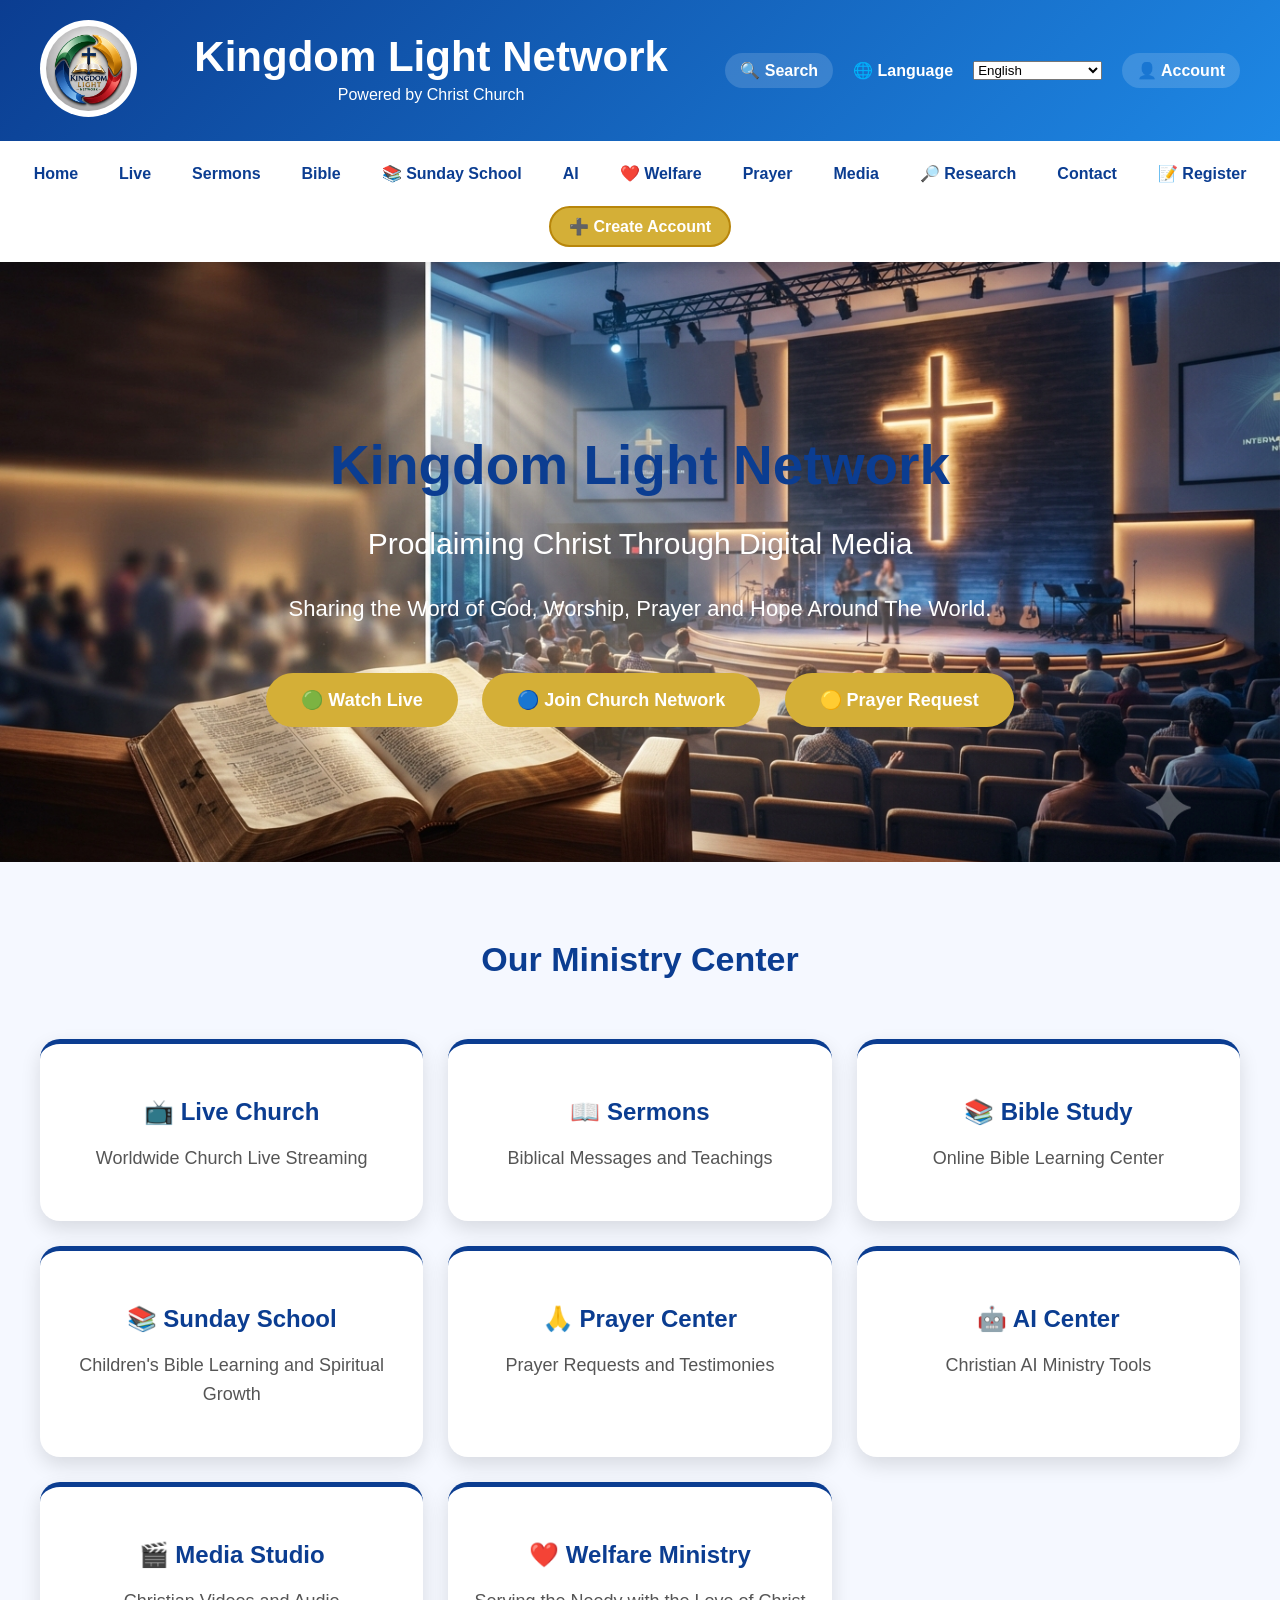
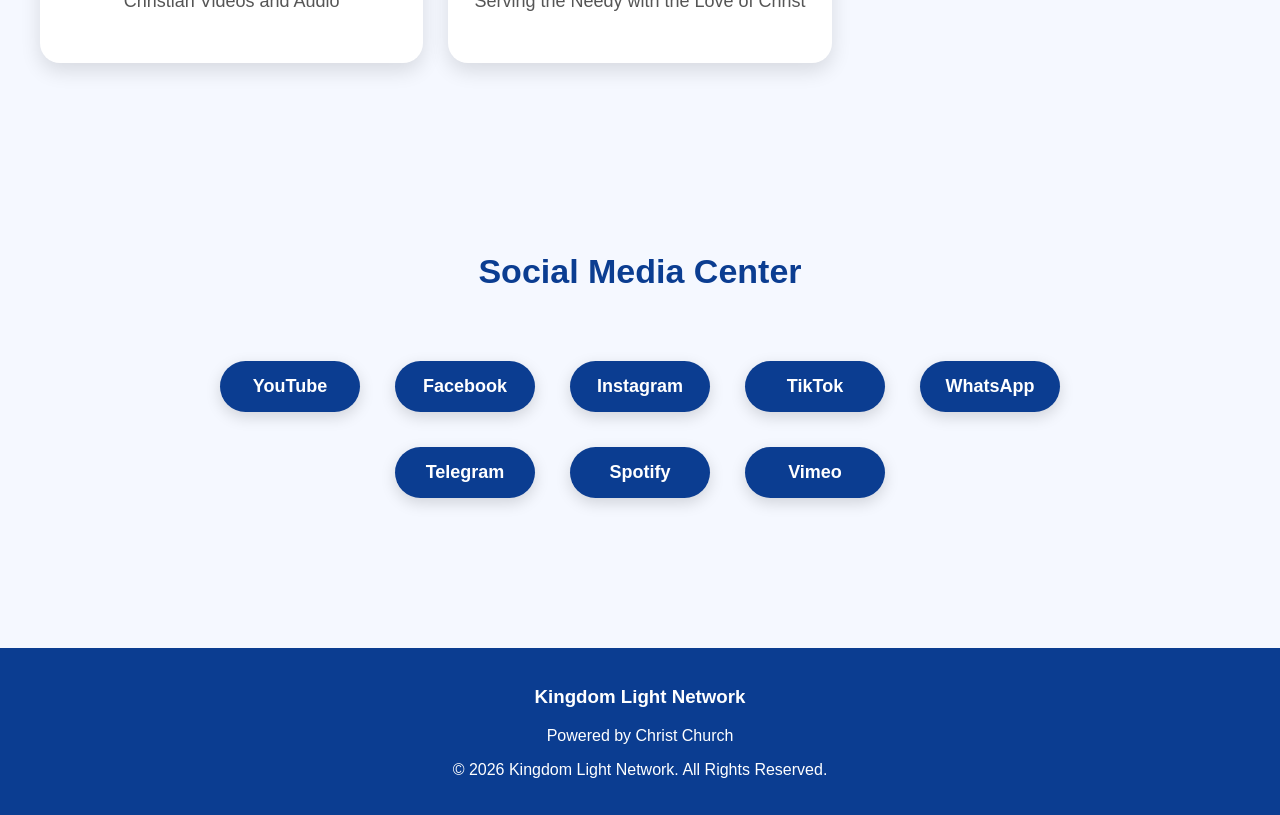
==== commit bbd96ed5: "Update index.html" ====
--- a/index.html
+++ b/index.html
@@ -679,7 +679,10 @@
 
 <script src="language.js"></script>
 
-
+<script>
+    alert("LANGUAGE SYSTEM TEST");
+</script>
+    
 </body>
 
 </html>
